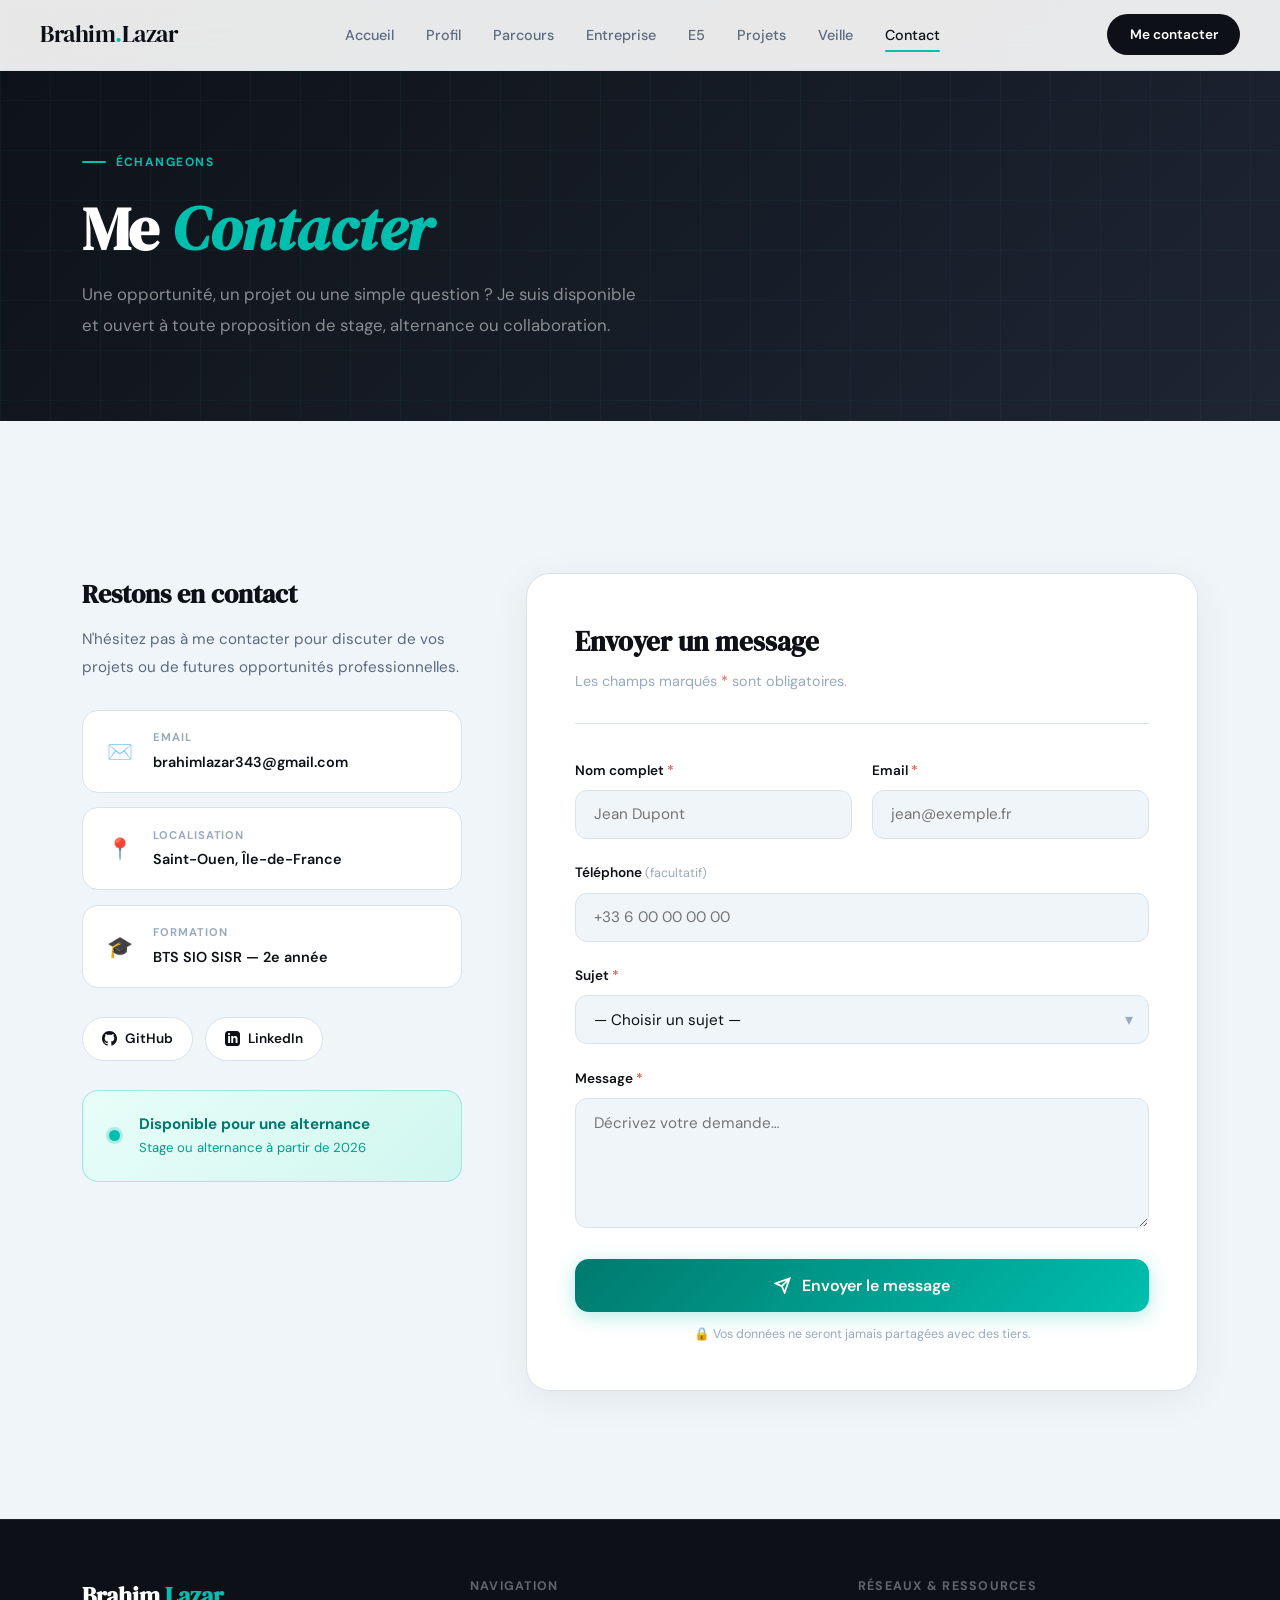
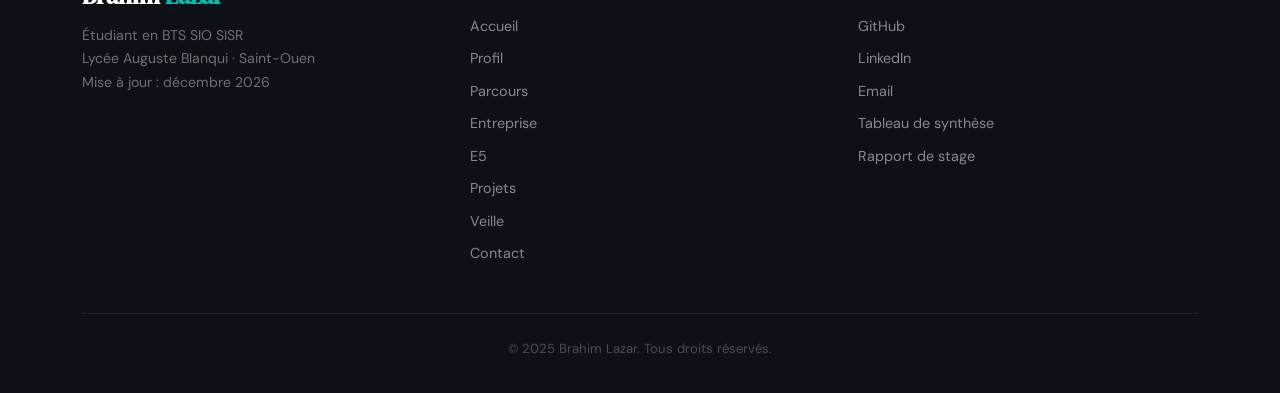
==== contact.html @ 261b60f3 "Add files via upload" ====
<!DOCTYPE html>
<html lang="fr">
<head>
<meta charset="UTF-8">
<meta name="viewport" content="width=device-width, initial-scale=1.0">
<title>Contact — Brahim Lazar</title>
<link rel="preconnect" href="https://fonts.googleapis.com">
<link rel="preconnect" href="https://fonts.gstatic.com" crossorigin>
<link href="https://fonts.googleapis.com/css2?family=DM+Serif+Display:ital@0;1&family=DM+Sans:wght@300;400;500;600&family=JetBrains+Mono:wght@400;600&display=swap" rel="stylesheet">
<link rel="stylesheet" href="styles-global.css">
<style>
.contact-section{padding:6rem 0 8rem;background:var(--surface)}
.contact-grid{display:grid;grid-template-columns:380px 1fr;gap:4rem;align-items:start;margin-top:3.5rem}

/* Sidebar */
.contact-sidebar{display:flex;flex-direction:column;gap:1.8rem}
.cs-block h3{font-family:var(--font-display);font-size:1.6rem;color:var(--ink);margin-bottom:.6rem}
.cs-block p{font-size:.95rem;color:var(--muted);line-height:1.8}
.ci-list{display:flex;flex-direction:column;gap:.9rem}
.ci-item{display:flex;align-items:center;gap:1.1rem;padding:1.1rem 1.3rem;background:var(--white);border-radius:var(--r);border:1.5px solid var(--line);text-decoration:none;color:inherit;transition:all .25s var(--ease)}
a.ci-item:hover{border-color:var(--teal);transform:translateX(4px);box-shadow:0 5px 18px rgba(0,191,174,.1)}
.ci-icon{font-size:1.3rem;min-width:32px;text-align:center}
.ci-label{font-size:.7rem;font-weight:700;text-transform:uppercase;letter-spacing:.08em;color:var(--subtle);margin-bottom:.15rem}
.ci-val{font-size:.9rem;font-weight:600;color:var(--ink)}
.socials-row{display:flex;gap:.7rem;flex-wrap:wrap}
.social-pill{display:inline-flex;align-items:center;gap:.5rem;padding:.6rem 1.2rem;border-radius:50px;font-size:.85rem;font-weight:600;border:1.5px solid var(--line);background:var(--white);color:var(--ink);text-decoration:none;transition:all .25s var(--ease)}
.social-pill.github:hover{background:#1b1f23;border-color:#1b1f23;color:white;transform:translateY(-2px)}
.social-pill.linkedin:hover{background:#0077b5;border-color:#0077b5;color:white;transform:translateY(-2px)}
.avail-card{display:flex;align-items:center;gap:1.2rem;padding:1.3rem 1.6rem;background:linear-gradient(135deg,#e8fdf8,#d0f7f0);border:1.5px solid rgba(0,191,174,.3);border-radius:var(--r)}
.avail-card strong{color:#007a6e;font-size:.95rem;display:block}
.avail-card p{font-size:.82rem;color:#009e8e;margin:0}

/* Form panel */
.form-panel{background:var(--white);border-radius:var(--r-lg);padding:2.8rem 3rem;border:1.5px solid var(--line);box-shadow:0 8px 40px rgba(0,0,0,.06)}
.form-head{margin-bottom:2.2rem;padding-bottom:1.8rem;border-bottom:1.5px solid var(--line)}
.form-head h2{font-family:var(--font-display);font-size:1.7rem;color:var(--ink);margin-bottom:.25rem}
.form-head p{font-size:.9rem;color:var(--subtle)}
.form-row{display:grid;grid-template-columns:1fr 1fr;gap:1.3rem}
.form-group{margin-bottom:1.4rem}
.form-group label{display:block;margin-bottom:.5rem;font-size:.85rem;font-weight:600;color:var(--ink)}
.req{color:#e8604c}.opt{color:var(--subtle);font-weight:400;font-size:.78rem}
.form-group input,.form-group textarea,.form-group select{width:100%;padding:.85rem 1.1rem;border:1.5px solid var(--line);border-radius:12px;font-family:inherit;font-size:.95rem;color:var(--ink);background:var(--surface);transition:all .2s var(--ease);box-sizing:border-box}
.form-group input:focus,.form-group textarea:focus,.form-group select:focus{outline:none;border-color:var(--teal);background:white;box-shadow:0 0 0 3px rgba(0,191,174,.12)}
.form-group textarea{resize:vertical;min-height:130px}
.select-wrap{position:relative}
.select-wrap select{appearance:none;padding-right:2.5rem}
.select-arrow{position:absolute;right:1rem;top:50%;transform:translateY(-50%);color:var(--subtle);pointer-events:none}
.btn-submit{width:100%;padding:1rem 2rem;background:linear-gradient(135deg,#007a6e,var(--teal));color:white;border:none;border-radius:14px;font-family:inherit;font-size:1rem;font-weight:600;cursor:pointer;transition:all .25s var(--ease);display:flex;align-items:center;justify-content:center;gap:.7rem;box-shadow:0 4px 20px rgba(0,191,174,.3);margin-top:.5rem}
.btn-submit:hover:not(:disabled){transform:translateY(-2px);box-shadow:0 8px 28px rgba(0,191,174,.45)}
.form-note{text-align:center;font-size:.78rem;color:var(--subtle);margin-top:.8rem}

/* Feedback */
.form-success,.form-error{display:none;border-radius:14px;padding:2rem;text-align:center;margin-bottom:1.5rem}
.form-success.show,.form-error.show{display:block;animation:fadeUp .5s ease}
.form-success{background:linear-gradient(135deg,#e8fdf8,#d0f7f0);border:1.5px solid rgba(0,191,174,.3)}
.form-error{background:#fff5f5;border:1.5px solid #fcc}
.form-success h3{font-family:var(--font-display);font-size:1.3rem;color:#007a6e;margin:.5rem 0 .3rem}
.form-success p{color:#009e8e;font-size:.9rem}
.form-error p{color:#c0392b;font-size:.9rem;margin:0}
@keyframes fadeUp{from{opacity:0;transform:translateY(12px)}to{opacity:1;transform:none}}

@media(max-width:1024px){.contact-grid{grid-template-columns:1fr}}
@media(max-width:640px){.form-panel{padding:1.8rem 1.5rem}.form-row{grid-template-columns:1fr}}
</style>
</head>
<body>

<section class="page-hero">
  <div class="page-hero-grid"></div>
  <div class="container">
    <div class="page-hero-inner reveal">
      <div class="page-hero-badge">Échangeons</div>
      <h1>Me <em>Contacter</em></h1>
      <p>Une opportunité, un projet ou une simple question ? Je suis disponible et ouvert à toute proposition de stage, alternance ou collaboration.</p>
    </div>
  </div>
</section>

<section class="contact-section">
  <div class="container">
    <div class="contact-grid">

      <!-- Sidebar -->
      <div class="contact-sidebar">
        <div class="cs-block reveal">
          <h3>Restons en contact</h3>
          <p>N'hésitez pas à me contacter pour discuter de vos projets ou de futures opportunités professionnelles.</p>
        </div>

        <div class="ci-list reveal d1">
          <a href="mailto:brahimlazar343@gmail.com" class="ci-item">
            <div class="ci-icon">✉️</div>
            <div><div class="ci-label">Email</div><div class="ci-val">brahimlazar343@gmail.com</div></div>
          </a>
          <div class="ci-item">
            <div class="ci-icon">📍</div>
            <div><div class="ci-label">Localisation</div><div class="ci-val">Saint-Ouen, Île-de-France</div></div>
          </div>
          <div class="ci-item">
            <div class="ci-icon">🎓</div>
            <div><div class="ci-label">Formation</div><div class="ci-val">BTS SIO SISR — 2e année</div></div>
          </div>
        </div>

        <div class="reveal d2">
          <div class="socials-row">
            <a href="https://github.com" target="_blank" class="social-pill github">
              <svg width="15" height="15" viewBox="0 0 24 24" fill="currentColor"><path d="M12 0c-6.626 0-12 5.373-12 12 0 5.302 3.438 9.8 8.207 11.387.599.111.793-.261.793-.577v-2.234c-3.338.726-4.033-1.416-4.033-1.416-.546-1.387-1.333-1.756-1.333-1.756-1.089-.745.083-.729.083-.729 1.205.084 1.839 1.237 1.839 1.237 1.07 1.834 2.807 1.304 3.492.997.107-.775.418-1.305.762-1.604-2.665-.305-5.467-1.334-5.467-5.931 0-1.311.469-2.381 1.236-3.221-.124-.303-.535-1.524.117-3.176 0 0 1.008-.322 3.301 1.23.957-.266 1.983-.399 3.003-.404 1.02.005 2.047.138 3.006.404 2.291-1.552 3.297-1.23 3.297-1.23.653 1.653.242 2.874.118 3.176.77.84 1.235 1.911 1.235 3.221 0 4.609-2.807 5.624-5.479 5.921.43.372.823 1.102.823 2.222v3.293c0 .319.192.694.801.576 4.765-1.589 8.199-6.086 8.199-11.386 0-6.627-5.373-12-12-12z"/></svg>
              GitHub
            </a>
            <a href="https://linkedin.com" target="_blank" class="social-pill linkedin">
              <svg width="15" height="15" viewBox="0 0 24 24" fill="currentColor"><path d="M19 0h-14c-2.761 0-5 2.239-5 5v14c0 2.761 2.239 5 5 5h14c2.762 0 5-2.239 5-5v-14c0-2.761-2.238-5-5-5zm-11 19h-3v-11h3v11zm-1.5-12.268c-.966 0-1.75-.79-1.75-1.764s.784-1.764 1.75-1.764 1.75.79 1.75 1.764-.783 1.764-1.75 1.764zm13.5 12.268h-3v-5.604c0-3.368-4-3.113-4 0v5.604h-3v-11h3v1.765c1.396-2.586 7-2.777 7 2.476v6.759z"/></svg>
              LinkedIn
            </a>
          </div>
        </div>

        <div class="avail-card reveal d3">
          <div class="avail-dot"></div>
          <div>
            <strong>Disponible pour une alternance</strong>
            <p>Stage ou alternance à partir de 2026</p>
          </div>
        </div>
      </div>

      <!-- Form -->
      <div class="form-panel reveal d2">
        <div id="formSuccess" class="form-success">
          <div style="font-size:2.5rem;margin-bottom:.8rem">✅</div>
          <h3>Message envoyé !</h3>
          <p>Merci pour votre message. Je vous répondrai dans les plus brefs délais.</p>
        </div>
        <div id="formError" class="form-error">
          <div style="font-size:2rem;margin-bottom:.5rem">⚠️</div>
          <p id="errorMsg">Veuillez remplir tous les champs obligatoires.</p>
        </div>
        <div class="form-head">
          <h2>Envoyer un message</h2>
          <p>Les champs marqués <span class="req">*</span> sont obligatoires.</p>
        </div>
        <form id="contactForm" novalidate>
          <div class="form-row">
            <div class="form-group">
              <label for="name">Nom complet <span class="req">*</span></label>
              <input type="text" id="name" name="name" placeholder="Jean Dupont" required>
            </div>
            <div class="form-group">
              <label for="email">Email <span class="req">*</span></label>
              <input type="email" id="email" name="email" placeholder="jean@exemple.fr" required>
            </div>
          </div>
          <div class="form-group">
            <label for="phone">Téléphone <span class="opt">(facultatif)</span></label>
            <input type="tel" id="phone" name="phone" placeholder="+33 6 00 00 00 00">
          </div>
          <div class="form-group">
            <label for="subject">Sujet <span class="req">*</span></label>
            <div class="select-wrap">
              <select id="subject" name="subject" required>
                <option value="">— Choisir un sujet —</option>
                <option>Stage / Alternance</option>
                <option>Opportunité professionnelle</option>
                <option>Collaboration / Projet</option>
                <option>Question générale</option>
                <option>Autre</option>
              </select>
              <span class="select-arrow">▾</span>
            </div>
          </div>
          <div class="form-group">
            <label for="message">Message <span class="req">*</span></label>
            <textarea id="message" name="message" placeholder="Décrivez votre demande…" required></textarea>
          </div>
          <button type="submit" class="btn-submit">
            <svg width="17" height="17" viewBox="0 0 24 24" fill="none" stroke="currentColor" stroke-width="2.5"><path d="M22 2L11 13M22 2l-7 20-4-9-9-4 20-7z"/></svg>
            Envoyer le message
          </button>
          <p class="form-note">🔒 Vos données ne seront jamais partagées avec des tiers.</p>
        </form>
      </div>
    </div>
  </div>
</section>

<script src="shared.js"></script>
<script>
document.getElementById('contactForm').addEventListener('submit', function(e) {
  e.preventDefault();
  const name = document.getElementById('name').value.trim();
  const email = document.getElementById('email').value.trim();
  const subject = document.getElementById('subject').value;
  const message = document.getElementById('message').value.trim();
  const re = /^[^\s@]+@[^\s@]+\.[^\s@]+$/;
  const err = document.getElementById('formError');
  const msg = document.getElementById('errorMsg');

  if (!name || !email || !subject || !message) {
    msg.textContent = 'Veuillez remplir tous les champs obligatoires.';
    err.classList.add('show');
    setTimeout(() => err.classList.remove('show'), 4000);
    return;
  }
  if (!re.test(email)) {
    msg.textContent = 'Veuillez entrer une adresse email valide.';
    err.classList.add('show');
    setTimeout(() => err.classList.remove('show'), 4000);
    return;
  }
  err.classList.remove('show');
  document.getElementById('formSuccess').classList.add('show');
  this.reset();
  setTimeout(() => document.getElementById('formSuccess').classList.remove('show'), 6000);
});
</script>
</body>
</html>
---- styles-global.css ----
/* ============================================================
   VARIABLES & RESET
   ============================================================ */
:root {
  --ink:        #0d1117;
  --ink-2:      #1e2533;
  --ink-3:      #2e3a4e;
  --muted:      #5a6a80;
  --subtle:     #98aabf;
  --line:       #d8e2ed;
  --surface:    #f0f5fa;
  --white:      #ffffff;
  --teal:       #00bfae;
  --teal-dim:   rgba(0,191,174,.12);
  --amber:      #f5a623;
  --amber-dim:  rgba(245,166,35,.12);
  --coral:      #e8604c;
  --indigo:     #4361ee;
  --indigo-dim: rgba(67,97,238,.12);
  --font-display: 'DM Serif Display', serif;
  --font-body:    'DM Sans', sans-serif;
  --font-mono:    'JetBrains Mono', monospace;
  --ease:     cubic-bezier(.4,0,.2,1);
  --ease-out: cubic-bezier(0,.6,.4,1);
  --r:    16px;
  --r-lg: 24px;
}
*,*::before,*::after{margin:0;padding:0;box-sizing:border-box}
html{scroll-behavior:smooth;font-size:16px}
body{font-family:var(--font-body);color:var(--ink);background:var(--white);line-height:1.7;overflow-x:hidden}
img{max-width:100%;display:block}
a{text-decoration:none;color:inherit;transition:color .25s var(--ease)}
button{border:none;background:none;cursor:pointer;font-family:inherit}
ul{list-style:none}

/* ============================================================
   UTILITIES
   ============================================================ */
.container{max-width:1180px;margin:0 auto;padding:0 2rem}
.mono{font-family:var(--font-mono);font-size:.85em}
.reveal{opacity:0;transform:translateY(28px);transition:opacity .7s var(--ease-out),transform .7s var(--ease-out)}
.reveal.in{opacity:1;transform:none}
.reveal.d1{transition-delay:.1s}.reveal.d2{transition-delay:.2s}
.reveal.d3{transition-delay:.3s}.reveal.d4{transition-delay:.4s}
.s-label{display:inline-flex;align-items:center;gap:.7rem;font-size:.75rem;font-weight:700;letter-spacing:.12em;text-transform:uppercase;color:var(--teal);margin-bottom:1rem}
.s-label::before{content:'';width:28px;height:2px;background:var(--teal);border-radius:2px}
.s-title{font-family:var(--font-display);font-size:clamp(2rem,4.5vw,3rem);color:var(--ink);line-height:1.15;margin-bottom:1rem}
.s-sub{font-size:1.05rem;color:var(--muted);max-width:560px;line-height:1.8}

/* ============================================================
   NAV
   ============================================================ */
.nav{
  position:fixed;top:0;left:0;right:0;z-index:900;
  display:flex;align-items:center;justify-content:space-between;
  padding:.9rem 2.5rem;
  background:rgba(255,255,255,.9);
  backdrop-filter:blur(18px);
  border-bottom:1.5px solid var(--line);
  transition:all .3s var(--ease);
}
.nav.scrolled{padding:.7rem 2.5rem;box-shadow:0 4px 30px rgba(0,0,0,.07)}
.nav-logo{font-family:var(--font-display);font-size:1.5rem;color:var(--ink);letter-spacing:-.02em}
.nav-logo span{color:var(--teal)}
.nav-links{display:flex;align-items:center;gap:2rem}
.nav-links a{font-size:.9rem;font-weight:500;color:var(--muted);position:relative;padding:.2rem 0}
.nav-links a::after{content:'';position:absolute;bottom:-2px;left:0;width:0;height:2px;background:var(--teal);border-radius:2px;transition:width .3s var(--ease)}
.nav-links a:hover,.nav-links a.active{color:var(--ink)}
.nav-links a:hover::after,.nav-links a.active::after{width:100%}
.nav-cta{font-size:.85rem;font-weight:600;padding:.55rem 1.4rem;background:var(--ink);color:var(--white);border-radius:50px;transition:all .25s var(--ease)}
.nav-cta:hover{background:var(--teal)}
.hamburger{display:none;flex-direction:column;gap:5px;padding:.4rem}
.hamburger span{width:24px;height:2px;background:var(--ink);border-radius:2px;transition:all .3s var(--ease)}
.hamburger.open span:nth-child(1){transform:translateY(7px) rotate(45deg)}
.hamburger.open span:nth-child(2){opacity:0}
.hamburger.open span:nth-child(3){transform:translateY(-7px) rotate(-45deg)}
.nav-mobile{display:none;position:fixed;top:65px;left:0;right:0;bottom:0;background:var(--white);flex-direction:column;padding:2rem;gap:1.5rem;z-index:850;border-top:1px solid var(--line)}
.nav-mobile.open{display:flex}
.nav-mobile a{font-size:1.1rem;font-weight:600;color:var(--muted);padding:.5rem 0;border-bottom:1px solid var(--line)}
.nav-mobile a.active,.nav-mobile a:hover{color:var(--teal)}

/* Page hero (shared across interior pages) */
.page-hero{
  padding:9rem 2rem 5rem;
  background:linear-gradient(135deg,#0d1117 0%,#1e2533 100%);
  position:relative;overflow:hidden;
}
.page-hero-grid{
  position:absolute;inset:0;pointer-events:none;
  background-image:linear-gradient(rgba(0,191,174,.05) 1px,transparent 1px),linear-gradient(90deg,rgba(0,191,174,.05) 1px,transparent 1px);
  background-size:50px 50px;
  animation:gridMove 25s linear infinite;
}
@keyframes gridMove{to{background-position:50px 50px}}
.page-hero-inner{position:relative;z-index:2;max-width:700px}
.page-hero-badge{display:inline-flex;align-items:center;gap:.6rem;font-size:.75rem;font-weight:700;letter-spacing:.12em;text-transform:uppercase;color:var(--teal);margin-bottom:1.5rem}
.page-hero-badge::before{content:'';width:24px;height:2px;background:var(--teal);border-radius:2px}
.page-hero h1{font-family:var(--font-display);font-size:clamp(2.4rem,5vw,3.8rem);color:white;line-height:1.1;margin-bottom:1rem}
.page-hero h1 em{color:var(--teal);font-style:italic}
.page-hero p{font-size:1.05rem;color:rgba(255,255,255,.5);line-height:1.85;max-width:560px}

/* ============================================================
   FOOTER
   ============================================================ */
.footer{background:var(--ink);padding:3.5rem 0 2rem;border-top:1px solid rgba(255,255,255,.07)}
.footer-grid{display:grid;grid-template-columns:1fr 1fr 1fr;gap:3rem;margin-bottom:2.5rem}
.footer-brand h3{font-family:var(--font-display);font-size:1.5rem;color:white;margin-bottom:.4rem}
.footer-brand h3 span{color:var(--teal)}
.footer-brand p{font-size:.88rem;color:rgba(255,255,255,.4);line-height:1.7}
.footer-col h4{font-size:.78rem;font-weight:700;text-transform:uppercase;letter-spacing:.1em;color:rgba(255,255,255,.35);margin-bottom:1rem}
.footer-col a{display:block;font-size:.9rem;color:rgba(255,255,255,.5);margin-bottom:.5rem;transition:color .2s}
.footer-col a:hover{color:var(--teal)}
.footer-bottom{border-top:1px solid rgba(255,255,255,.08);padding-top:1.5rem;text-align:center;font-size:.82rem;color:rgba(255,255,255,.25)}

/* Scroll top */
.scroll-top{position:fixed;bottom:2rem;right:2rem;width:46px;height:46px;border-radius:50%;background:var(--teal);color:white;font-size:1.1rem;display:flex;align-items:center;justify-content:center;opacity:0;transform:translateY(16px);transition:all .3s var(--ease);z-index:800;box-shadow:0 4px 16px rgba(0,191,174,.4)}
.scroll-top.show{opacity:1;transform:none}
.scroll-top:hover{transform:translateY(-2px)}

/* Availability dot */
@keyframes blink{0%,100%{opacity:1}50%{opacity:.2}}
.avail-dot{width:11px;height:11px;border-radius:50%;background:var(--teal);box-shadow:0 0 0 3px rgba(0,191,174,.25);flex-shrink:0;animation:blink 1.4s infinite}

/* ============================================================
   RESPONSIVE
   ============================================================ */
@media(max-width:768px){
  .nav-links,.nav-cta{display:none}
  .hamburger{display:flex}
  .footer-grid{grid-template-columns:1fr}
}
@media(max-width:480px){
  .container{padding:0 1.2rem}
  .page-hero{padding:7rem 1.2rem 4rem}
}
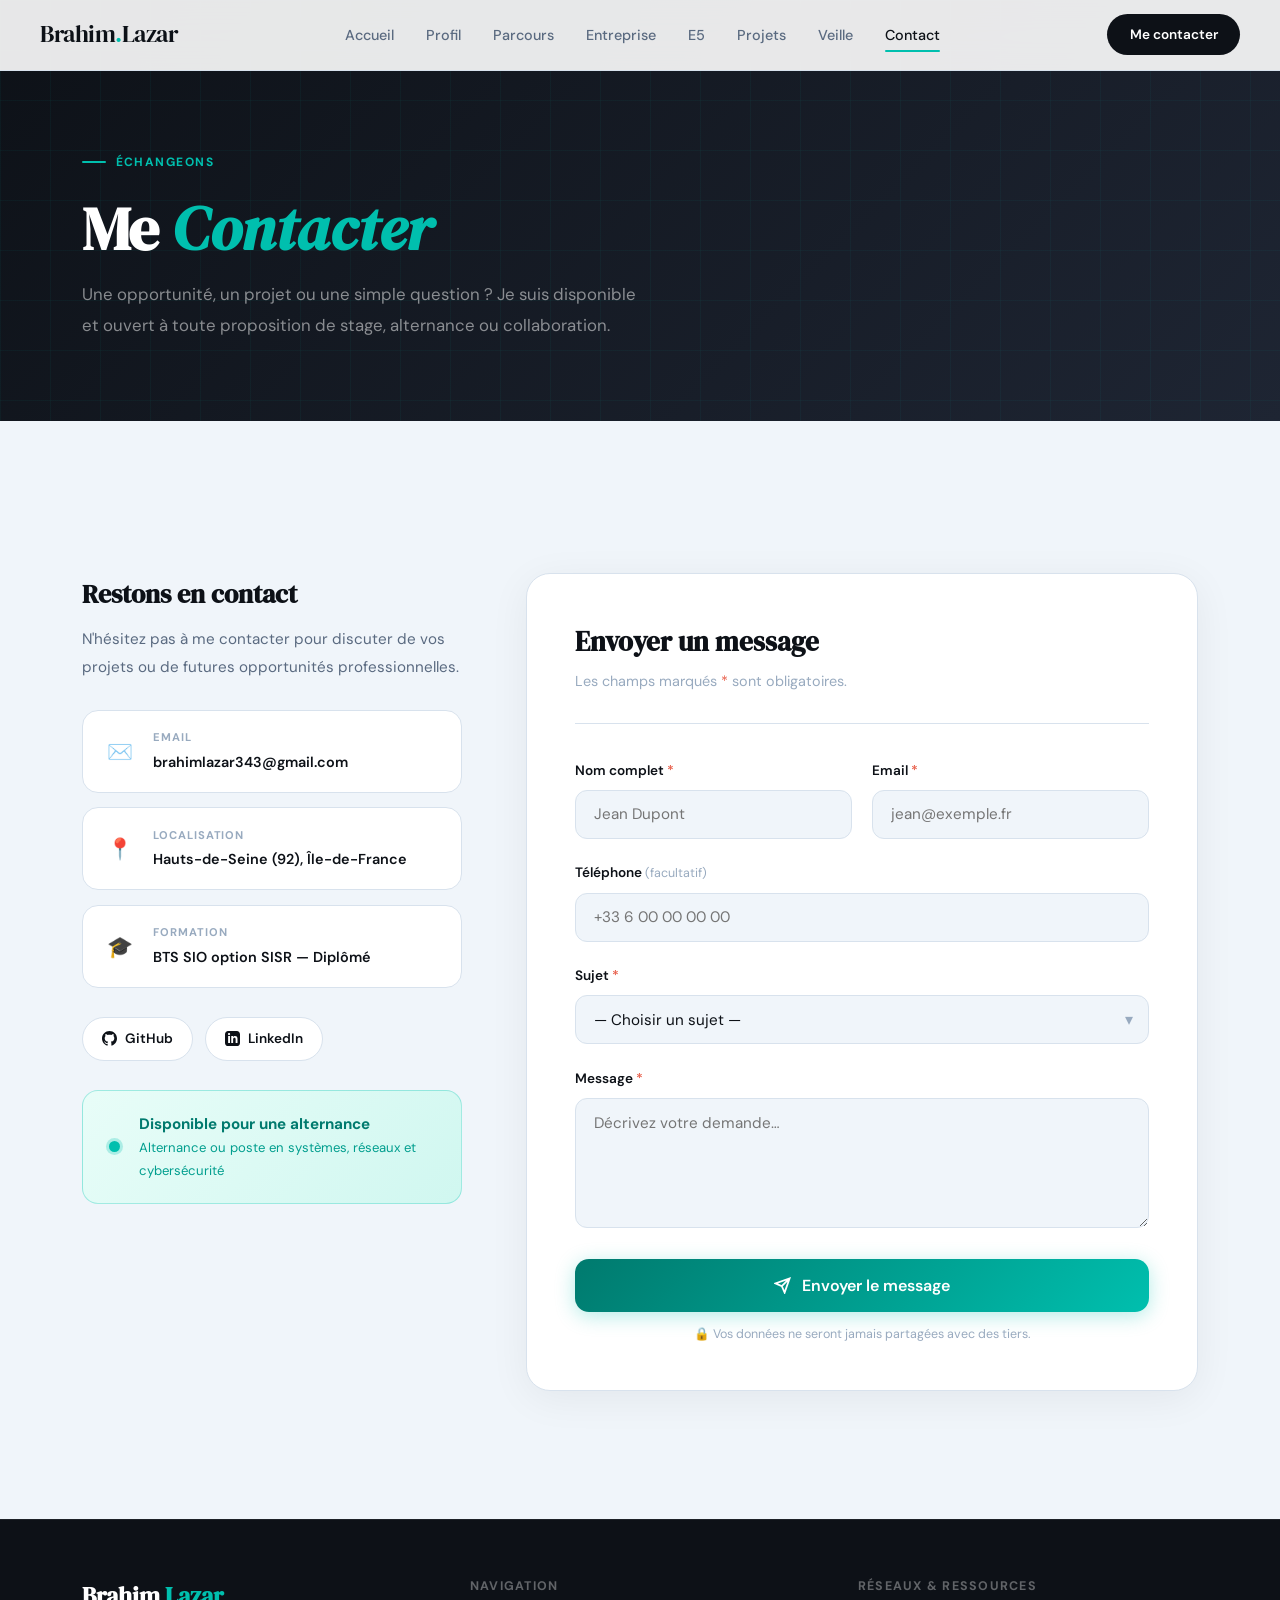
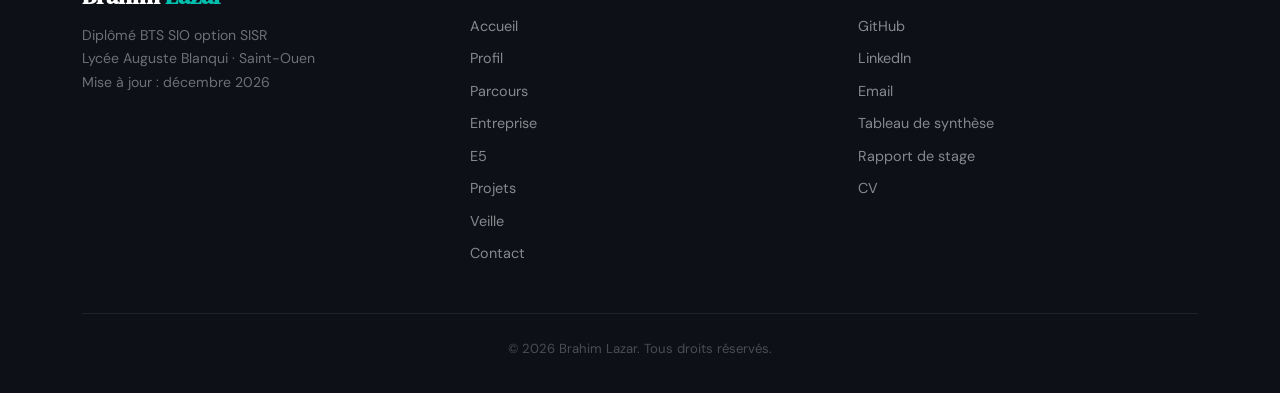
==== commit 8f5d450e: "Add files via upload" ====
--- a/contact.html
+++ b/contact.html
@@ -94,11 +94,11 @@
           </a>
           <div class="ci-item">
             <div class="ci-icon">📍</div>
-            <div><div class="ci-label">Localisation</div><div class="ci-val">Saint-Ouen, Île-de-France</div></div>
+            <div><div class="ci-label">Localisation</div><div class="ci-val">Hauts-de-Seine (92), Île-de-France</div></div>
           </div>
           <div class="ci-item">
             <div class="ci-icon">🎓</div>
-            <div><div class="ci-label">Formation</div><div class="ci-val">BTS SIO SISR — 2e année</div></div>
+            <div><div class="ci-label">Formation</div><div class="ci-val">BTS SIO option SISR — Diplômé</div></div>
           </div>
         </div>
 
@@ -119,7 +119,7 @@
           <div class="avail-dot"></div>
           <div>
             <strong>Disponible pour une alternance</strong>
-            <p>Stage ou alternance à partir de 2026</p>
+            <p>Alternance ou poste en systèmes, réseaux et cybersécurité</p>
           </div>
         </div>
       </div>
